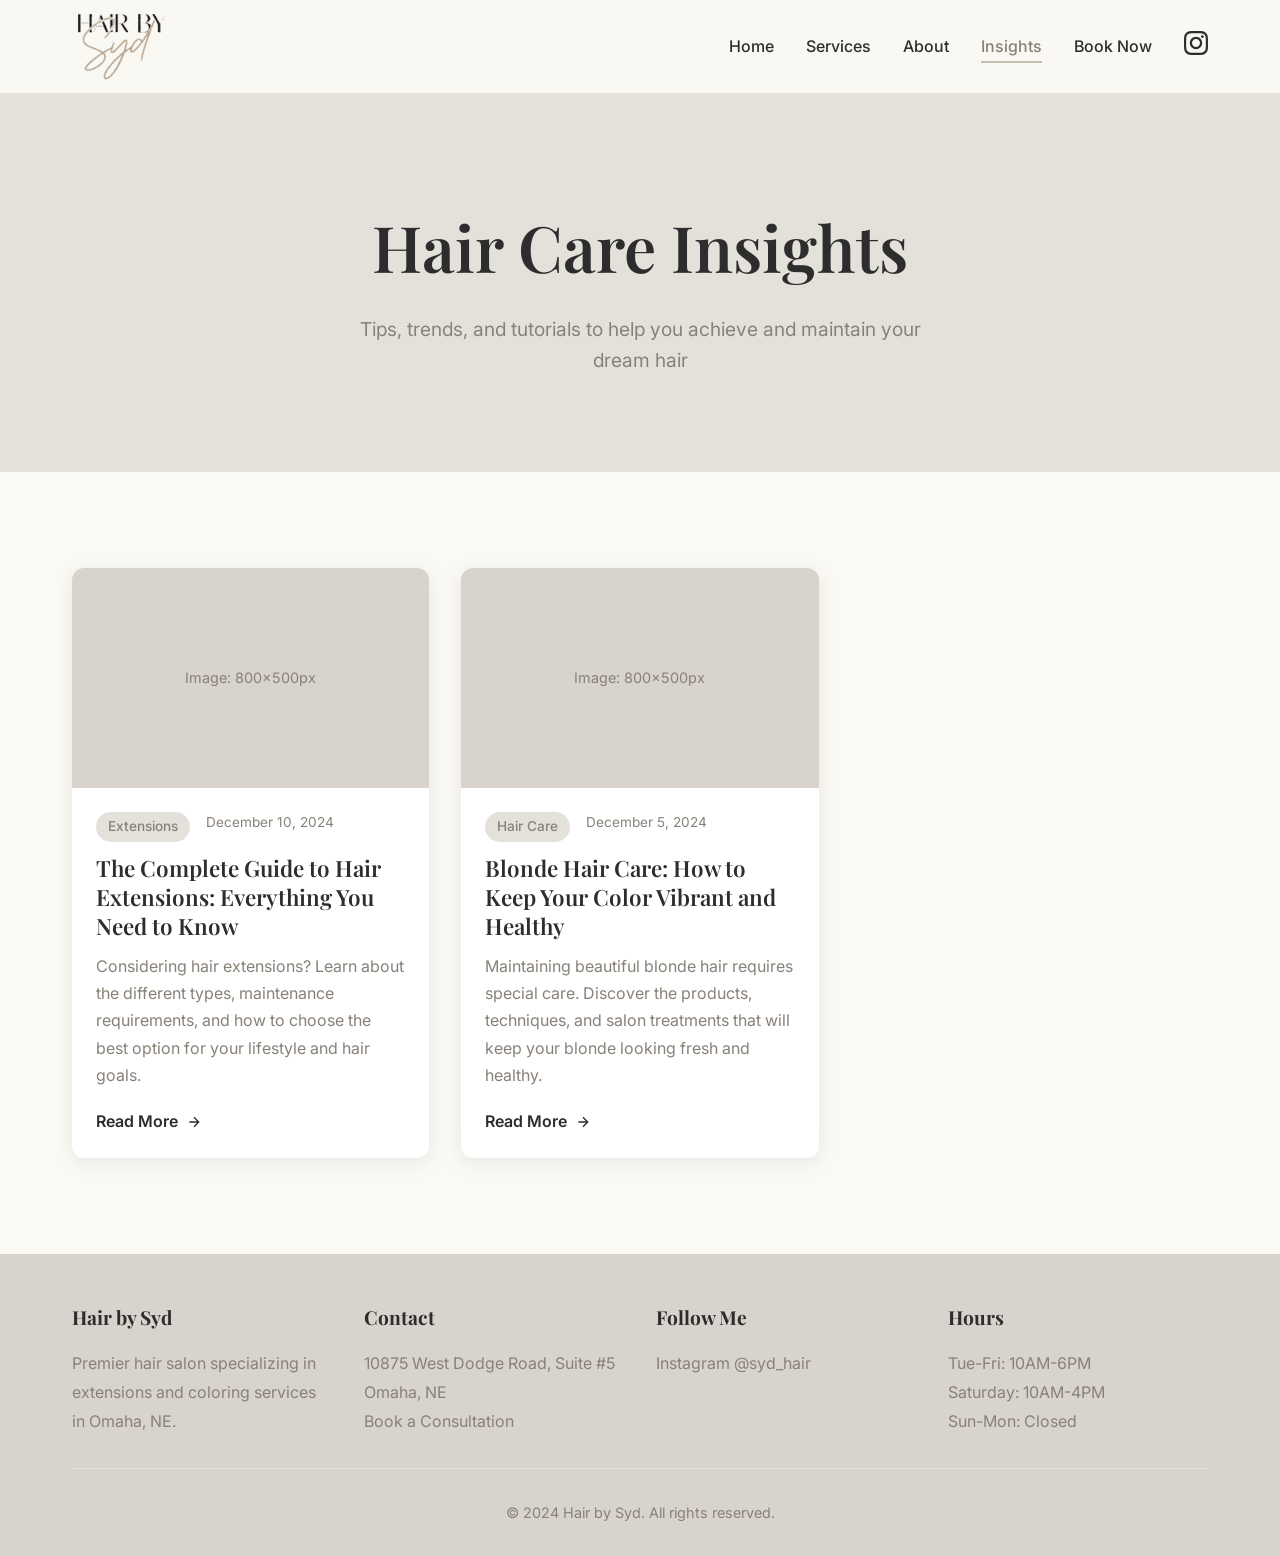
==== blog/index.html @ eea07eef "Update site with hero carousel, blog section, and styling improvements - Add before/after hero carou" ====
<!DOCTYPE html>
<html lang="en">
<head>
    <meta charset="UTF-8">
    <meta name="viewport" content="width=device-width, initial-scale=1.0">
    <meta http-equiv="X-UA-Compatible" content="IE=edge">

    <!-- SEO Meta Tags -->
    <title>Hair Care Insights | Hair by Syd - Tips, Trends & Tutorials</title>
    <meta name="description" content="Expert hair care tips, extension guides, and coloring trends from Hair by Syd in Omaha, NE. Learn how to maintain beautiful, healthy hair.">
    <meta name="keywords" content="hair care blog, hair extensions tips, hair coloring trends, Omaha hair salon blog, blonde hair care">

    <!-- Open Graph -->
    <meta property="og:type" content="website">
    <meta property="og:url" content="https://hairbysyd.com/blog/">
    <meta property="og:title" content="Hair Care Insights | Hair by Syd">
    <meta property="og:description" content="Expert hair care tips, extension guides, and coloring trends from Hair by Syd.">
    <meta property="og:image" content="https://hairbysyd.com/images/blog-hero.jpg">

    <!-- Canonical URL -->
    <link rel="canonical" href="https://hairbysyd.com/blog/">

    <!-- Favicon -->
    <link rel="icon" type="image/png" href="/images/favicon.png">

    <!-- Google Fonts -->
    <link rel="preconnect" href="https://fonts.googleapis.com">
    <link rel="preconnect" href="https://fonts.gstatic.com" crossorigin>
    <link href="https://fonts.googleapis.com/css2?family=Inter:wght@300;400;500;600;700&family=Playfair+Display:wght@400;500;600;700&display=swap" rel="stylesheet">

    <style>
        /* CSS Variables - Matching Main Site */
        :root {
            --primary-color: rgba(45,45,45,1);
            --secondary-color: rgba(250,249,244,1);
            --accent-color: rgba(135,129,120,1);
            --text-primary: rgba(45,45,45,1);
            --text-secondary: rgba(135,129,120,1);
            --text-light: rgba(250,249,244,1);
            --background-light: rgba(255,255,255,1);
            --background-dark: rgba(216,211,205,1);
            --background-accent: rgba(228,225,219,1);
            --background-cream: rgba(250,249,244,1);
            --hover-color: rgba(196,190,177,1);
            --border-color: rgba(228,225,219,1);
            --font-primary: 'Inter', sans-serif;
            --font-display: 'Playfair Display', serif;
            --section-padding: clamp(3rem, 8vw, 6rem);
            --container-padding: clamp(1rem, 4vw, 2rem);
        }

        * {
            margin: 0;
            padding: 0;
            box-sizing: border-box;
        }

        body {
            font-family: var(--font-primary);
            font-size: 16px;
            line-height: 1.6;
            color: var(--text-primary);
            background-color: var(--background-cream);
        }

        .container {
            max-width: 1200px;
            margin: 0 auto;
            padding: 0 var(--container-padding);
        }

        /* Header */
        .header {
            position: fixed;
            top: 0;
            left: 0;
            right: 0;
            background: rgba(250,249,244,0.95);
            backdrop-filter: blur(10px);
            z-index: 1000;
            border-bottom: 1px solid var(--border-color);
        }

        .header-content {
            display: flex;
            justify-content: space-between;
            align-items: center;
            padding: 0.5rem 0;
        }

        .logo {
            display: flex;
            align-items: center;
            text-decoration: none;
        }

        .logo-img {
            width: 100px;
            height: auto;
        }

        .nav {
            display: flex;
            list-style: none;
            gap: 2rem;
            align-items: center;
        }

        .nav a {
            text-decoration: none;
            color: var(--text-primary);
            font-weight: 500;
            transition: color 0.3s ease;
            position: relative;
        }

        .nav a:hover,
        .nav a.active {
            color: var(--accent-color);
        }

        .nav a::after {
            content: '';
            position: absolute;
            bottom: -4px;
            left: 0;
            width: 0;
            height: 2px;
            background: var(--hover-color);
            transition: width 0.3s ease;
        }

        .nav a:hover::after,
        .nav a.active::after {
            width: 100%;
        }

        .social-icon {
            width: 24px;
            height: 24px;
            fill: var(--text-primary);
            transition: fill 0.3s ease;
        }

        .social-icon:hover {
            fill: var(--hover-color);
        }

        .mobile-menu-toggle {
            display: none;
            flex-direction: column;
            cursor: pointer;
            gap: 4px;
        }

        .mobile-menu-toggle span {
            width: 24px;
            height: 2px;
            background: var(--text-primary);
            transition: all 0.3s ease;
        }

        /* Blog Hero */
        .blog-hero {
            padding: calc(100px + var(--section-padding)) 0 var(--section-padding);
            text-align: center;
            background: var(--background-accent);
        }

        .blog-hero h1 {
            font-family: var(--font-display);
            font-size: clamp(2.5rem, 6vw, 4rem);
            font-weight: 600;
            color: var(--text-primary);
            margin-bottom: 1rem;
        }

        .blog-hero p {
            font-size: 1.2rem;
            color: var(--text-secondary);
            max-width: 600px;
            margin: 0 auto;
        }

        /* Blog Grid */
        .blog-section {
            padding: var(--section-padding) 0;
        }

        .blog-grid {
            display: grid;
            grid-template-columns: repeat(auto-fill, minmax(350px, 1fr));
            gap: 2rem;
        }

        /* Blog Card */
        .blog-card {
            background: var(--background-light);
            border-radius: 12px;
            overflow: hidden;
            box-shadow: 0 4px 20px rgba(0, 0, 0, 0.08);
            transition: transform 0.3s ease, box-shadow 0.3s ease;
        }

        .blog-card:hover {
            transform: translateY(-5px);
            box-shadow: 0 8px 30px rgba(0, 0, 0, 0.12);
        }

        .blog-card-image {
            width: 100%;
            height: 220px;
            background: var(--background-dark);
            display: flex;
            align-items: center;
            justify-content: center;
            color: var(--text-secondary);
            font-size: 0.9rem;
        }

        .blog-card-image img {
            width: 100%;
            height: 100%;
            object-fit: cover;
        }

        .blog-card-content {
            padding: 1.5rem;
        }

        .blog-card-meta {
            display: flex;
            gap: 1rem;
            margin-bottom: 0.75rem;
            font-size: 0.85rem;
            color: var(--text-secondary);
        }

        .blog-card-category {
            background: var(--background-accent);
            padding: 0.25rem 0.75rem;
            border-radius: 20px;
            font-weight: 500;
        }

        .blog-card h2 {
            font-family: var(--font-display);
            font-size: 1.4rem;
            font-weight: 600;
            color: var(--text-primary);
            margin-bottom: 0.75rem;
            line-height: 1.3;
        }

        .blog-card h2 a {
            text-decoration: none;
            color: inherit;
            transition: color 0.3s ease;
        }

        .blog-card h2 a:hover {
            color: var(--accent-color);
        }

        .blog-card-excerpt {
            color: var(--text-secondary);
            margin-bottom: 1.25rem;
            line-height: 1.7;
        }

        .read-more {
            display: inline-flex;
            align-items: center;
            gap: 0.5rem;
            color: var(--primary-color);
            text-decoration: none;
            font-weight: 600;
            transition: color 0.3s ease;
        }

        .read-more:hover {
            color: var(--accent-color);
        }

        .read-more svg {
            width: 16px;
            height: 16px;
            transition: transform 0.3s ease;
        }

        .read-more:hover svg {
            transform: translateX(4px);
        }

        /* Footer */
        .footer {
            background: var(--background-dark);
            color: var(--text-primary);
            padding: 3rem 0 2rem;
        }

        .footer-content {
            display: grid;
            grid-template-columns: repeat(auto-fit, minmax(200px, 1fr));
            gap: 2rem;
            margin-bottom: 2rem;
        }

        .footer-section h4 {
            font-family: var(--font-display);
            font-size: 1.2rem;
            margin-bottom: 1rem;
            color: var(--text-primary);
        }

        .footer-section p,
        .footer-section a {
            color: var(--text-secondary);
            text-decoration: none;
            line-height: 1.8;
        }

        .footer-section a:hover {
            color: var(--primary-color);
        }

        .footer-bottom {
            border-top: 1px solid var(--border-color);
            padding-top: 2rem;
            text-align: center;
            font-size: 0.9rem;
            color: var(--text-secondary);
        }

        /* Responsive */
        @media (max-width: 768px) {
            .nav {
                display: none;
            }

            .mobile-menu-toggle {
                display: flex;
            }

            .blog-grid {
                grid-template-columns: 1fr;
            }

            .footer-content {
                grid-template-columns: 1fr;
                text-align: center;
            }
        }
    </style>
</head>
<body>
    <!-- Header -->
    <header class="header">
        <div class="container">
            <div class="header-content">
                <a href="/" class="logo">
                    <img src="/images/hair_by_syd_logo_200px.png" alt="Hair by Syd" class="logo-img">
                </a>

                <nav class="nav">
                    <a href="/">Home</a>
                    <a href="/#services">Services</a>
                    <a href="/#about">About</a>
                    <a href="/blog/" class="active">Insights</a>
                    <a href="https://www.vagaro.com/sydhair/book-now" target="_blank" rel="noopener">Book Now</a>
                    <a href="https://www.instagram.com/syd_hair" target="_blank" rel="noopener" aria-label="Instagram">
                        <svg class="social-icon" viewBox="0 0 24 24">
                            <path d="M12 2.163c3.204 0 3.584.012 4.85.07 3.252.148 4.771 1.691 4.919 4.919.058 1.265.069 1.645.069 4.849 0 3.205-.012 3.584-.069 4.849-.149 3.225-1.664 4.771-4.919 4.919-1.266.058-1.644.07-4.85.07-3.204 0-3.584-.012-4.849-.07-3.26-.149-4.771-1.699-4.919-4.92-.058-1.265-.07-1.644-.07-4.849 0-3.204.013-3.583.07-4.849.149-3.227 1.664-4.771 4.919-4.919 1.266-.057 1.645-.069 4.849-.069zm0-2.163c-3.259 0-3.667.014-4.947.072-4.358.2-6.78 2.618-6.98 6.98-.059 1.281-.073 1.689-.073 4.948 0 3.259.014 3.668.072 4.948.2 4.358 2.618 6.78 6.98 6.98 1.281.058 1.689.072 4.948.072 3.259 0 3.668-.014 4.948-.072 4.354-.2 6.782-2.618 6.979-6.98.059-1.28.073-1.689.073-4.948 0-3.259-.014-3.667-.072-4.947-.196-4.354-2.617-6.78-6.979-6.98-1.281-.059-1.69-.073-4.949-.073zm0 5.838c-3.403 0-6.162 2.759-6.162 6.162s2.759 6.163 6.162 6.163 6.162-2.759 6.162-6.163c0-3.403-2.759-6.162-6.162-6.162zm0 10.162c-2.209 0-4-1.79-4-4 0-2.209 1.791-4 4-4s4 1.791 4 4c0 2.21-1.791 4-4 4zm6.406-11.845c-.796 0-1.441.645-1.441 1.44s.645 1.44 1.441 1.44c.795 0 1.439-.645 1.439-1.44s-.644-1.44-1.439-1.44z"/>
                        </svg>
                    </a>
                </nav>

                <div class="mobile-menu-toggle">
                    <span></span>
                    <span></span>
                    <span></span>
                </div>
            </div>
        </div>
    </header>

    <!-- Blog Hero -->
    <section class="blog-hero">
        <div class="container">
            <h1>Hair Care Insights</h1>
            <p>Tips, trends, and tutorials to help you achieve and maintain your dream hair</p>
        </div>
    </section>

    <!-- Blog Posts Grid -->
    <section class="blog-section">
        <div class="container">
            <div class="blog-grid">

                <!-- Blog Card 1 -->
                <article class="blog-card">
                    <div class="blog-card-image">
                        <!-- Replace with: <img src="/images/blog/hair-extensions-guide.jpg" alt="Complete guide to hair extensions"> -->
                        <span>Image: 800x500px</span>
                    </div>
                    <div class="blog-card-content">
                        <div class="blog-card-meta">
                            <span class="blog-card-category">Extensions</span>
                            <span>December 10, 2024</span>
                        </div>
                        <h2><a href="/blog/hair-extensions-guide.html">The Complete Guide to Hair Extensions: Everything You Need to Know</a></h2>
                        <p class="blog-card-excerpt">Considering hair extensions? Learn about the different types, maintenance requirements, and how to choose the best option for your lifestyle and hair goals.</p>
                        <a href="/blog/hair-extensions-guide.html" class="read-more">
                            Read More
                            <svg viewBox="0 0 24 24" fill="none" stroke="currentColor" stroke-width="2">
                                <path d="M5 12h14M12 5l7 7-7 7"/>
                            </svg>
                        </a>
                    </div>
                </article>

                <!-- Blog Card 2 -->
                <article class="blog-card">
                    <div class="blog-card-image">
                        <!-- Replace with: <img src="/images/blog/blonde-hair-care.jpg" alt="Blonde hair care tips"> -->
                        <span>Image: 800x500px</span>
                    </div>
                    <div class="blog-card-content">
                        <div class="blog-card-meta">
                            <span class="blog-card-category">Hair Care</span>
                            <span>December 5, 2024</span>
                        </div>
                        <h2><a href="/blog/blonde-hair-care.html">Blonde Hair Care: How to Keep Your Color Vibrant and Healthy</a></h2>
                        <p class="blog-card-excerpt">Maintaining beautiful blonde hair requires special care. Discover the products, techniques, and salon treatments that will keep your blonde looking fresh and healthy.</p>
                        <a href="/blog/blonde-hair-care.html" class="read-more">
                            Read More
                            <svg viewBox="0 0 24 24" fill="none" stroke="currentColor" stroke-width="2">
                                <path d="M5 12h14M12 5l7 7-7 7"/>
                            </svg>
                        </a>
                    </div>
                </article>

            </div>
        </div>
    </section>

    <!-- Footer -->
    <footer class="footer">
        <div class="container">
            <div class="footer-content">
                <div class="footer-section">
                    <h4>Hair by Syd</h4>
                    <p>Premier hair salon specializing in extensions and coloring services in Omaha, NE.</p>
                </div>

                <div class="footer-section">
                    <h4>Contact</h4>
                    <p>10875 West Dodge Road, Suite #5<br>Omaha, NE</p>
                    <p><a href="https://www.vagaro.com/sydhair/book-now" target="_blank" rel="noopener">Book a Consultation</a></p>
                </div>

                <div class="footer-section">
                    <h4>Follow Me</h4>
                    <p><a href="https://www.instagram.com/syd_hair" target="_blank" rel="noopener">Instagram @syd_hair</a></p>
                </div>

                <div class="footer-section">
                    <h4>Hours</h4>
                    <p>Tue-Fri: 10AM-6PM<br>Saturday: 10AM-4PM<br>Sun-Mon: Closed</p>
                </div>
            </div>

            <div class="footer-bottom">
                <p>&copy; 2024 Hair by Syd. All rights reserved.</p>
            </div>
        </div>
    </footer>
</body>
</html>
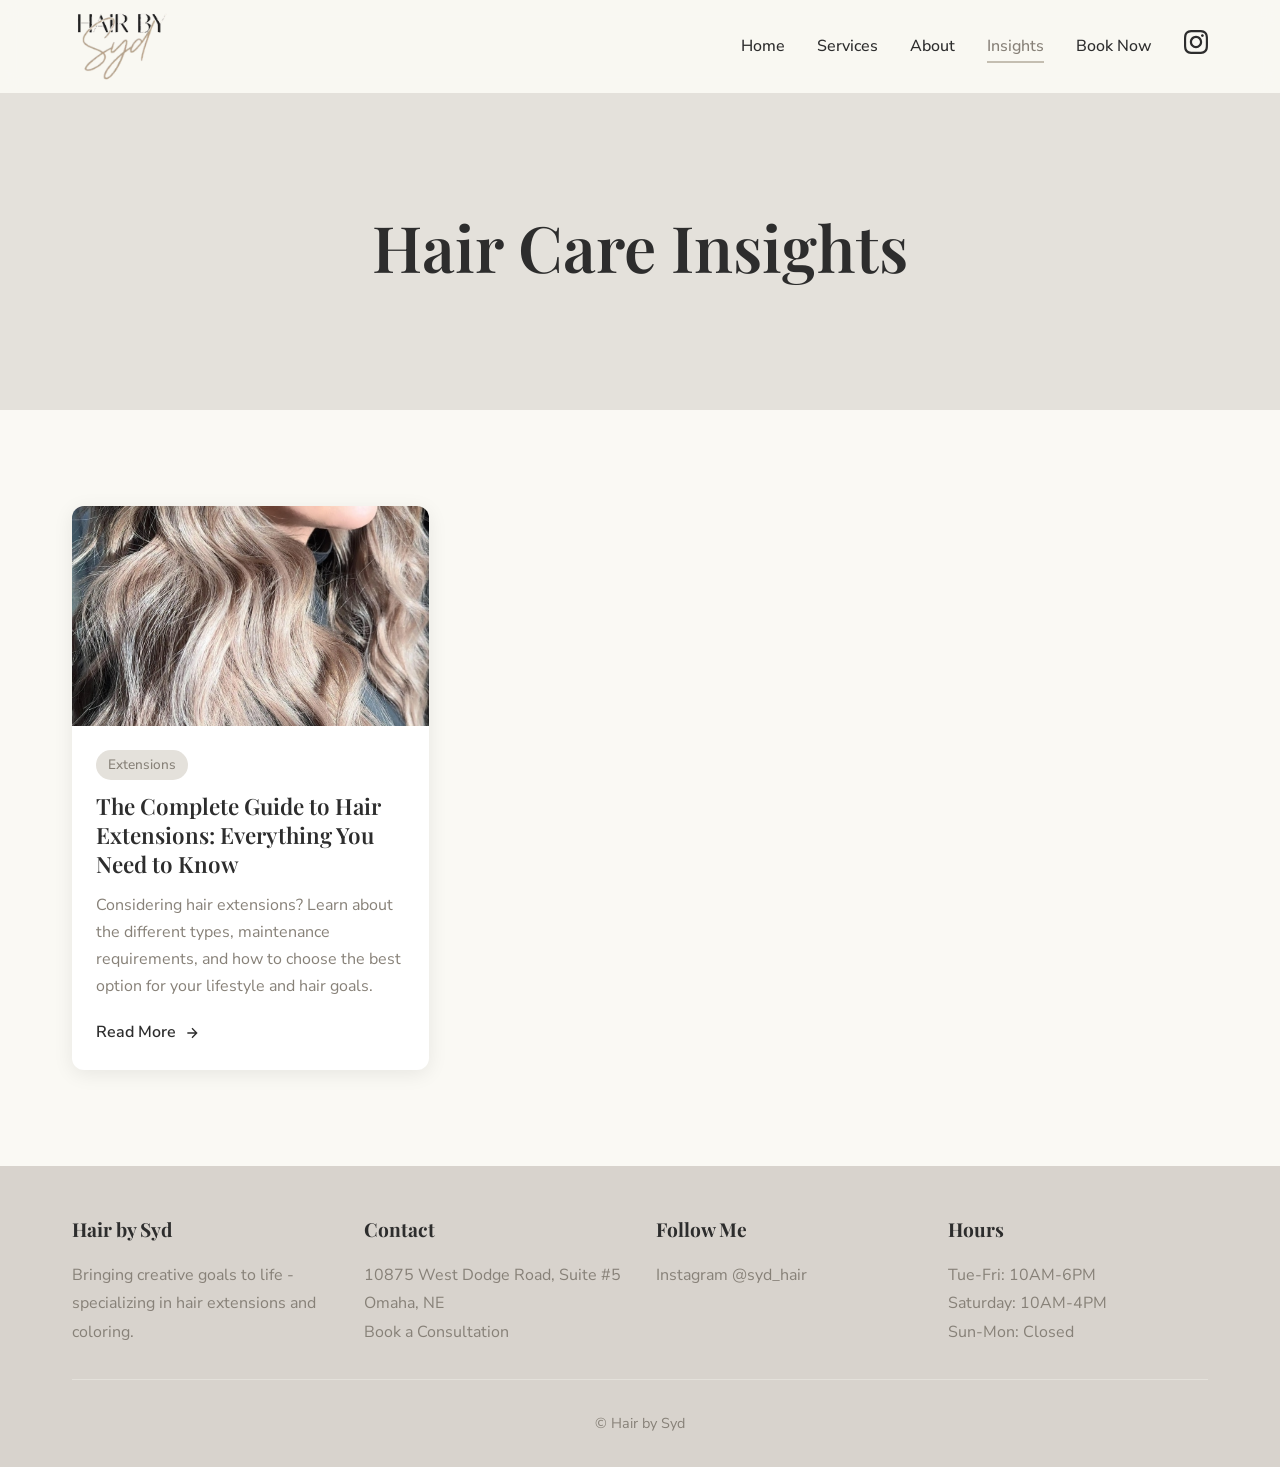
==== commit 2b2bb30e: "Add mobile menu, Weddings & Events service, and site updates - Fix mobile hamburger menu across all " ====
--- a/blog/index.html
+++ b/blog/index.html
@@ -21,12 +21,13 @@
     <link rel="canonical" href="https://hairbysyd.com/blog/">
 
     <!-- Favicon -->
+    <link rel="icon" type="image/svg+xml" href="/images/favicon.svg">
     <link rel="icon" type="image/png" href="/images/favicon.png">
 
     <!-- Google Fonts -->
     <link rel="preconnect" href="https://fonts.googleapis.com">
     <link rel="preconnect" href="https://fonts.gstatic.com" crossorigin>
-    <link href="https://fonts.googleapis.com/css2?family=Inter:wght@300;400;500;600;700&family=Playfair+Display:wght@400;500;600;700&display=swap" rel="stylesheet">
+    <link href="https://fonts.googleapis.com/css2?family=Playfair+Display:wght@400;500;600;700&family=Dancing+Script:wght@400;500;600;700&family=Nunito+Sans:wght@300;400;500;600;700&display=swap" rel="stylesheet">
 
     <style>
         /* CSS Variables - Matching Main Site */
@@ -43,8 +44,9 @@
             --background-cream: rgba(250,249,244,1);
             --hover-color: rgba(196,190,177,1);
             --border-color: rgba(228,225,219,1);
-            --font-primary: 'Inter', sans-serif;
-            --font-display: 'Playfair Display', serif;
+            --font-primary: 'Nunito Sans', 'Avenir Next', 'Avenir', 'Helvetica Neue', sans-serif;
+            --font-display: 'Playfair Display', 'Didot', serif;
+            --font-script: 'Dancing Script', cursive;
             --section-padding: clamp(3rem, 8vw, 6rem);
             --container-padding: clamp(1rem, 4vw, 2rem);
         }
@@ -340,6 +342,19 @@
 
             .mobile-menu-toggle {
                 display: flex;
+            }
+
+            .nav.mobile-open {
+                display: flex;
+                flex-direction: column;
+                position: absolute;
+                top: 100%;
+                left: 0;
+                right: 0;
+                background: rgba(250,249,244,0.98);
+                padding: 1rem;
+                border-bottom: 1px solid var(--border-color);
+                gap: 1rem;
             }
 
             .blog-grid {
@@ -388,7 +403,6 @@
     <section class="blog-hero">
         <div class="container">
             <h1>Hair Care Insights</h1>
-            <p>Tips, trends, and tutorials to help you achieve and maintain your dream hair</p>
         </div>
     </section>
 
@@ -400,13 +414,11 @@
                 <!-- Blog Card 1 -->
                 <article class="blog-card">
                     <div class="blog-card-image">
-                        <!-- Replace with: <img src="/images/blog/hair-extensions-guide.jpg" alt="Complete guide to hair extensions"> -->
-                        <span>Image: 800x500px</span>
+                        <img src="/images/extensions2.jpg" alt="Complete guide to hair extensions" style="width: 100%; height: 100%; object-fit: cover;">
                     </div>
                     <div class="blog-card-content">
                         <div class="blog-card-meta">
                             <span class="blog-card-category">Extensions</span>
-                            <span>December 10, 2024</span>
                         </div>
                         <h2><a href="/blog/hair-extensions-guide.html">The Complete Guide to Hair Extensions: Everything You Need to Know</a></h2>
                         <p class="blog-card-excerpt">Considering hair extensions? Learn about the different types, maintenance requirements, and how to choose the best option for your lifestyle and hair goals.</p>
@@ -419,28 +431,6 @@
                     </div>
                 </article>
 
-                <!-- Blog Card 2 -->
-                <article class="blog-card">
-                    <div class="blog-card-image">
-                        <!-- Replace with: <img src="/images/blog/blonde-hair-care.jpg" alt="Blonde hair care tips"> -->
-                        <span>Image: 800x500px</span>
-                    </div>
-                    <div class="blog-card-content">
-                        <div class="blog-card-meta">
-                            <span class="blog-card-category">Hair Care</span>
-                            <span>December 5, 2024</span>
-                        </div>
-                        <h2><a href="/blog/blonde-hair-care.html">Blonde Hair Care: How to Keep Your Color Vibrant and Healthy</a></h2>
-                        <p class="blog-card-excerpt">Maintaining beautiful blonde hair requires special care. Discover the products, techniques, and salon treatments that will keep your blonde looking fresh and healthy.</p>
-                        <a href="/blog/blonde-hair-care.html" class="read-more">
-                            Read More
-                            <svg viewBox="0 0 24 24" fill="none" stroke="currentColor" stroke-width="2">
-                                <path d="M5 12h14M12 5l7 7-7 7"/>
-                            </svg>
-                        </a>
-                    </div>
-                </article>
-
             </div>
         </div>
     </section>
@@ -451,7 +441,7 @@
             <div class="footer-content">
                 <div class="footer-section">
                     <h4>Hair by Syd</h4>
-                    <p>Premier hair salon specializing in extensions and coloring services in Omaha, NE.</p>
+                    <p>Bringing creative goals to life - specializing in hair extensions and coloring.</p>
                 </div>
 
                 <div class="footer-section">
@@ -472,9 +462,18 @@
             </div>
 
             <div class="footer-bottom">
-                <p>&copy; 2024 Hair by Syd. All rights reserved.</p>
+                <p>&copy; Hair by Syd</p>
             </div>
         </div>
     </footer>
+
+    <script>
+        const mobileToggle = document.querySelector('.mobile-menu-toggle');
+        const nav = document.querySelector('.nav');
+
+        mobileToggle.addEventListener('click', function() {
+            nav.classList.toggle('mobile-open');
+        });
+    </script>
 </body>
 </html>
